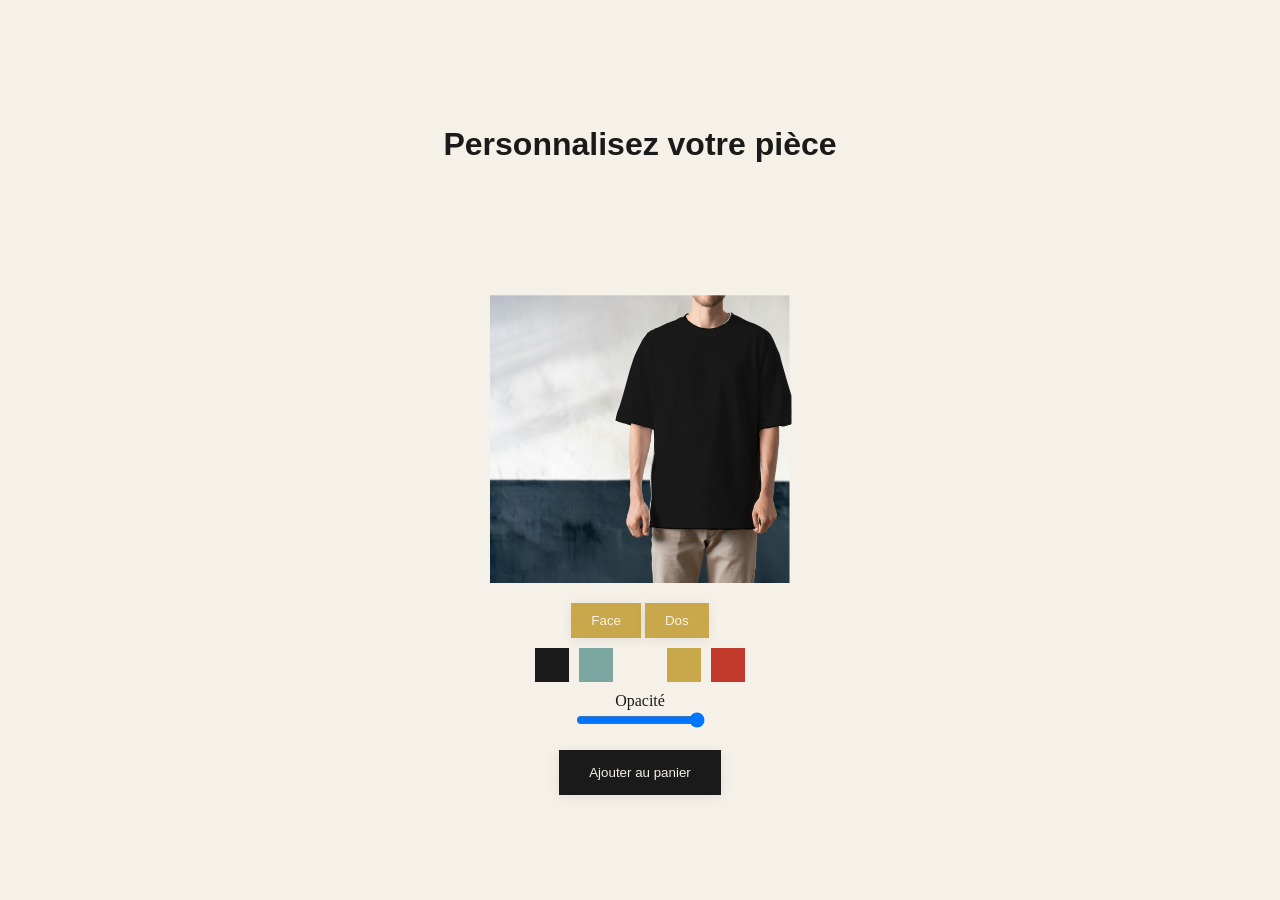
==== index.html @ 79d6061f "Add SVG files for front and back designs of the project - Created svg_dos_Plan de travail 1-02.svg f" ====
<!DOCTYPE html>
<html lang="fr">
<head>
    <meta charset="UTF-8">
    <meta name="viewport" content="width=device-width, initial-scale=1.0">
    <title>Personnalisation de T-shirt - Bî You</title>
    <style>
        /* CHARTE GRAPHIQUE */
        body {
            background-color: #F5F0E8; /* Blanc washi */
            color: #1A1A1A; /* Noir d'encre */
            font-family: 'Cormorant Garamond', Georgia, serif;
            margin: 0;
            padding: 0;
            display: flex;
            flex-direction: column;
            align-items: center;
            justify-content: center;
            min-height: 100vh;
        }

        h1 {
            font-family: 'Futura', sans-serif;
            margin-bottom: 20px;
        }

        .product-container {
            position: relative;
            width: 300px;
            height: 400px;
            margin-bottom: 20px;
        }

        .product-container img {
            width: 100%;
            height: 100%;
            object-fit: cover;
        }

        .product-container svg {
            position: absolute;
            top: -14px;
            left: -10px;
            width: 107%;
            height: 107%;
            pointer-events: none;
            opacity: 1;
            transition: opacity 0.3s ease;
            mix-blend-mode: multiply;
        }

        .controls {
            display: flex;
            flex-direction: column;
            align-items: center;
            gap: 10px;
        }

        .controls button {
            background-color: #C9A84C; /* Or de laque */
            color: #F5F0E8; /* Blanc washi */
            border: none;
            padding: 10px 20px;
            font-family: 'Futura', sans-serif;
            cursor: pointer;
            transition: background-color 0.3s ease;
            box-shadow: 0 2px 12px rgba(0, 0, 0, 0.08);
        }

        .controls button:hover {
            background-color: #7BA7A0; /* Bleu céladon */
        }

        .color-palette {
            display: flex;
            gap: 10px;
        }

        .color-palette div {
            width: 30px;
            height: 30px;
            border: 2px solid transparent;
            cursor: pointer;
        }

        .color-palette div.active {
            border-color: #1A1A1A; /* Noir d'encre */
        }

        .opacity-slider {
            display: flex;
            flex-direction: column;
            align-items: center;
        }

        .add-to-cart {
            margin-top: 20px;
            background-color: #1A1A1A; /* Noir d'encre */
            color: #F5F0E8; /* Blanc washi */
            border: none;
            padding: 15px 30px;
            font-family: 'Futura', sans-serif;
            cursor: pointer;
            box-shadow: 0 2px 12px rgba(0, 0, 0, 0.08);
        }

        .add-to-cart:hover {
            background-color: #C9A84C; /* Or de laque */
        }
    </style>
</head>
<body>
    <h1>Personnalisez votre pièce</h1>

    <!-- ZONE PRODUIT -->
    <div class="product-container">
        <img id="product-image" src="assets/test_svg/Teeshirt_face-02_Plan de travail 1.png" alt="T-shirt face">
        <svg id="product-svg"></svg>
    </div>

    <!-- PANNEAU DE CONTRÔLE -->
    <div class="controls">
        <!-- Boutons Face/Dos -->
        <div>
            <button id="btn-face">Face</button>
            <button id="btn-dos">Dos</button>
        </div>

        <!-- Palette de couleurs -->
        <div class="color-palette">
            <div class="color" data-color="#1A1A1A" style="background-color: #1A1A1A;"></div>
            <div class="color" data-color="#7BA7A0" style="background-color: #7BA7A0;"></div>
            <div class="color" data-color="#F5F0E8" style="background-color: #F5F0E8;"></div>
            <div class="color" data-color="#C9A84C" style="background-color: #C9A84C;"></div>
            <div class="color" data-color="#C0392B" style="background-color: #C0392B;"></div>
        </div>

        <!-- Slider d'opacité -->
        <div class="opacity-slider">
            <label for="opacity">Opacité</label>
            <input id="opacity" type="range" min="0.1" max="1" step="0.1" value="1">
        </div>
    </div>

    <!-- Bouton Ajouter au panier -->
    <button class="add-to-cart">Ajouter au panier</button>

    <script>
        // VARIABLES GLOBALES
        const productImage = document.getElementById('product-image');
        const productSvg = document.getElementById('product-svg');
        const btnFace = document.getElementById('btn-face');
        const btnDos = document.getElementById('btn-dos');
        const colorPalette = document.querySelectorAll('.color');
        const opacitySlider = document.getElementById('opacity');

        let currentColor = '#1A1A1A'; // Couleur par défaut

        // CHARGEMENT DU SVG
        function loadSvg(url) {
            fetch(url)
                .then(response => response.text())
                .then(data => {
                    productSvg.innerHTML = data;
                    applyColorAndOpacity();
                });
        }

        // APPLIQUER LA COULEUR ET L'OPACITÉ
        function applyColorAndOpacity() {
            const elements = productSvg.querySelectorAll('path, rect, circle, polygon');
            elements.forEach(el => {
                el.style.fill = currentColor;
                el.style.opacity = opacitySlider.value;
            });
        }

        // SWITCH FACE/DOS
        btnFace.addEventListener('click', () => {
            productImage.src = 'assets/test_svg/Teeshirt_face-02_Plan de travail 1.png';
            loadSvg('assets/test_svg/svg_face_Plan de travail 1.svg');
        });

        btnDos.addEventListener('click', () => {
            productImage.src = 'assets/test_svg/Teeshirt_dos-02.png';
            loadSvg('assets/test_svg/svg_dos_Plan de travail 1-02.svg');
        });

        // CHANGER LA COULEUR
        colorPalette.forEach(colorDiv => {
            colorDiv.addEventListener('click', () => {
                currentColor = colorDiv.dataset.color;
                colorPalette.forEach(div => div.classList.remove('active'));
                colorDiv.classList.add('active');
                applyColorAndOpacity();
            });
        });

        // AJUSTER L'OPACITÉ
        opacitySlider.addEventListener('input', applyColorAndOpacity);

        // CHARGEMENT INITIAL
        loadSvg('assets/test_svg/svg_face_Plan de travail 1.svg');
    </script>
</body>
</html>
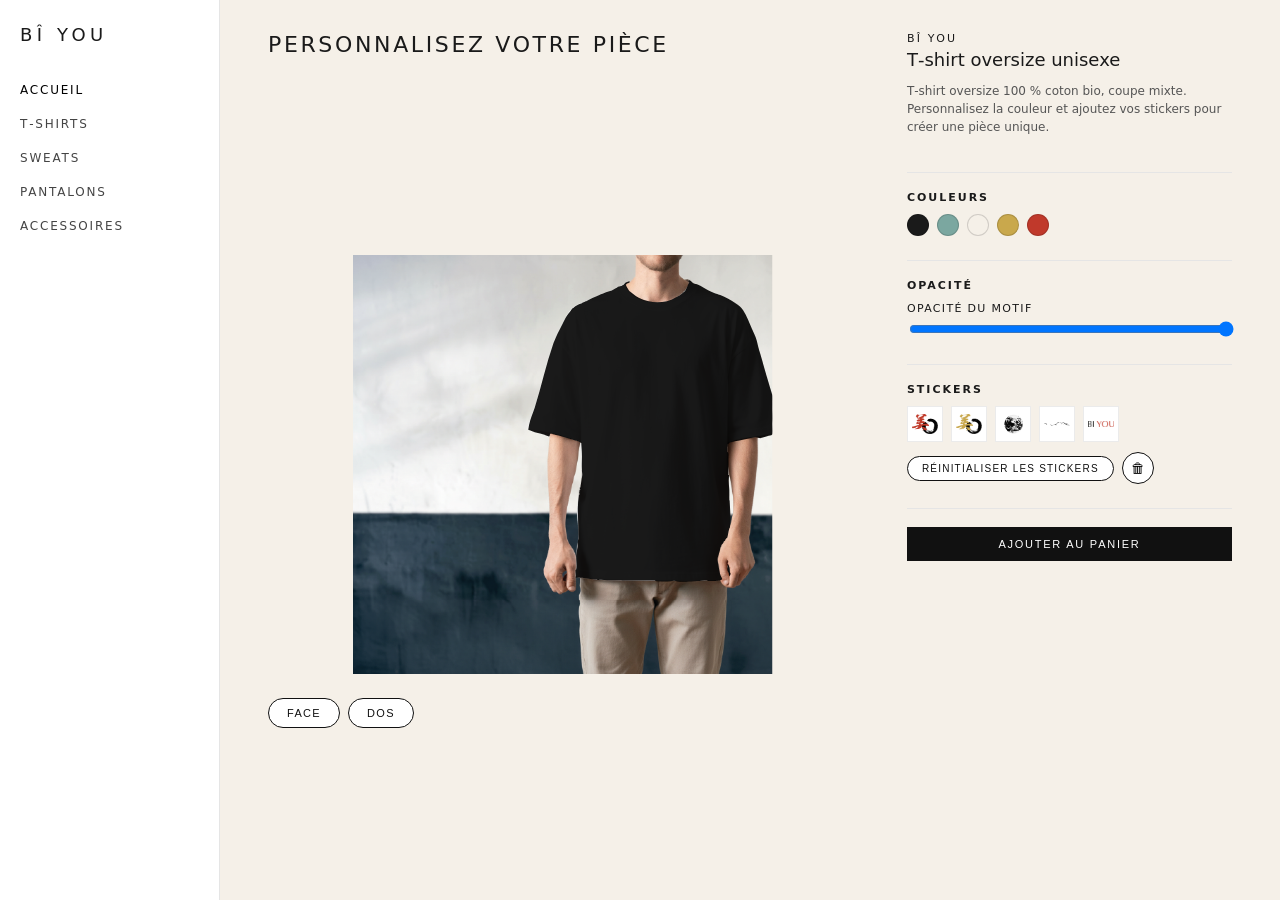
==== commit 569e747d: "Add SVG color and opacity manipulation, sticker management functionality - Implemented color and opa" ====
--- a/index.html
+++ b/index.html
@@ -4,203 +4,135 @@
     <meta charset="UTF-8">
     <meta name="viewport" content="width=device-width, initial-scale=1.0">
     <title>Personnalisation de T-shirt - Bî You</title>
-    <style>
-        /* CHARTE GRAPHIQUE */
-        body {
-            background-color: #F5F0E8; /* Blanc washi */
-            color: #1A1A1A; /* Noir d'encre */
-            font-family: 'Cormorant Garamond', Georgia, serif;
-            margin: 0;
-            padding: 0;
-            display: flex;
-            flex-direction: column;
-            align-items: center;
-            justify-content: center;
-            min-height: 100vh;
-        }
-
-        h1 {
-            font-family: 'Futura', sans-serif;
-            margin-bottom: 20px;
-        }
-
-        .product-container {
-            position: relative;
-            width: 300px;
-            height: 400px;
-            margin-bottom: 20px;
-        }
-
-        .product-container img {
-            width: 100%;
-            height: 100%;
-            object-fit: cover;
-        }
-
-        .product-container svg {
-            position: absolute;
-            top: -14px;
-            left: -10px;
-            width: 107%;
-            height: 107%;
-            pointer-events: none;
-            opacity: 1;
-            transition: opacity 0.3s ease;
-            mix-blend-mode: multiply;
-        }
-
-        .controls {
-            display: flex;
-            flex-direction: column;
-            align-items: center;
-            gap: 10px;
-        }
-
-        .controls button {
-            background-color: #C9A84C; /* Or de laque */
-            color: #F5F0E8; /* Blanc washi */
-            border: none;
-            padding: 10px 20px;
-            font-family: 'Futura', sans-serif;
-            cursor: pointer;
-            transition: background-color 0.3s ease;
-            box-shadow: 0 2px 12px rgba(0, 0, 0, 0.08);
-        }
-
-        .controls button:hover {
-            background-color: #7BA7A0; /* Bleu céladon */
-        }
-
-        .color-palette {
-            display: flex;
-            gap: 10px;
-        }
-
-        .color-palette div {
-            width: 30px;
-            height: 30px;
-            border: 2px solid transparent;
-            cursor: pointer;
-        }
-
-        .color-palette div.active {
-            border-color: #1A1A1A; /* Noir d'encre */
-        }
-
-        .opacity-slider {
-            display: flex;
-            flex-direction: column;
-            align-items: center;
-        }
-
-        .add-to-cart {
-            margin-top: 20px;
-            background-color: #1A1A1A; /* Noir d'encre */
-            color: #F5F0E8; /* Blanc washi */
-            border: none;
-            padding: 15px 30px;
-            font-family: 'Futura', sans-serif;
-            cursor: pointer;
-            box-shadow: 0 2px 12px rgba(0, 0, 0, 0.08);
-        }
-
-        .add-to-cart:hover {
-            background-color: #C9A84C; /* Or de laque */
-        }
-    </style>
+    <link rel="stylesheet" href="style/index.css">
 </head>
 <body>
-    <h1>Personnalisez votre pièce</h1>
+    <div class="page-layout">
+        <!-- 1. BARRE DE NAVIGATION (GAUCHE) -->
+        <aside class="sidebar">
+            <div class="logo">
+                <span>Bî You</span>
+            </div>
 
-    <!-- ZONE PRODUIT -->
-    <div class="product-container">
-        <img id="product-image" src="assets/test_svg/Teeshirt_face-02_Plan de travail 1.png" alt="T-shirt face">
-        <svg id="product-svg"></svg>
+            <nav class="main-nav">
+                <a href="#" class="nav-item active">Accueil</a>
+                <a href="#" class="nav-item">T‑shirts</a>
+                <a href="#" class="nav-item">Sweats</a>
+                <a href="#" class="nav-item">Pantalons</a>
+                <a href="#" class="nav-item">Accessoires</a>
+            </nav>
+        </aside>
+
+        <!-- CONTENU PRINCIPAL (CENTRE + DROITE) -->
+        <main class="main-content">
+            <!-- 2. ZONE CENTRALE – APERÇU DU VÊTEMENT -->
+            <section class="preview-section">
+                <h1>Personnalisez votre pièce</h1>
+
+                <div class="product-preview-wrapper">
+                    <!-- Zone produit (mockup + SVG + stickers) -->
+                    <div class="product-clip">
+                        <div class="product-container">
+                            <img id="product-image"
+                                 src="assets/test_svg/Teeshirt_face-02_Plan de travail 1.png"
+                                 alt="T-shirt face">
+                            <svg id="product-svg"></svg>
+                        </div>
+                    </div>
+                </div>
+
+                <!-- Boutons FACE / DOS sous l’image -->
+                <div class="view-toggle">
+                    <button id="btn-face">Face</button>
+                    <button id="btn-dos">Dos</button>
+                </div>
+            </section>
+
+            <!-- 3. ZONE DROITE – CONFIGURATION -->
+            <aside class="config-panel">
+                <!-- a. Informations produit -->
+                <section class="product-info">
+                    <div class="brand-name">Bî You</div>
+                    <h2 class="product-name">T‑shirt oversize unisexe</h2>
+                    <p class="product-description">
+                        T‑shirt oversize 100&nbsp;% coton bio, coupe mixte.
+                        Personnalisez la couleur et ajoutez vos stickers pour créer une pièce unique.
+                    </p>
+                </section>
+
+                <!-- b. Choix des couleurs -->
+                <section class="config-section">
+                    <h3>Couleurs</h3>
+                    <div class="color-palette">
+                        <div class="color" data-color="#1A1A1A" style="background-color:#1A1A1A;"></div>
+                        <div class="color" data-color="#7BA7A0" style="background-color:#7BA7A0;"></div>
+                        <div class="color" data-color="#F5F0E8" style="background-color:#F5F0E8;"></div>
+                        <div class="color" data-color="#C9A84C" style="background-color:#C9A84C;"></div>
+                        <div class="color" data-color="#C0392B" style="background-color:#C0392B;"></div>
+                    </div>
+                </section>
+
+                <!-- Slider d'opacité lié à la couleur -->
+                <section class="config-section">
+                    <h3>Opacité</h3>
+                    <div class="opacity-slider">
+                        <label for="opacity">Opacité du motif</label>
+                        <input id="opacity" type="range" min="0.1" max="1" step="0.1" value="1">
+                    </div>
+                </section>
+
+                <!-- c. Stickers -->
+                <section class="config-section">
+                    <h3>Stickers</h3>
+                    <div class="stickers-panel">
+                        <div class="stickers-list">
+                            <!-- Vignettes de stickers (utilisées par sticker.js) -->
+                            <img src="assets/stickers/Fichier 1.png"
+                                 class="sticker-thumb"
+                                 data-sticker-src="assets/stickers/Fichier 1.png"
+                                 alt="Sticker 1">
+                            <img src="assets/stickers/Fichier 2.png"
+                            class="sticker-thumb"
+                            data-sticker-src="assets/stickers/Fichier 2.png"
+                            alt="Sticker 2">
+                            <img src="assets/stickers/Fichier 4.png"
+                                 class="sticker-thumb"
+                                 data-sticker-src="assets/stickers/Fichier 4.png"
+                                 alt="Sticker 4">
+                            <img src="assets/stickers/Fichier 5.png"
+                                 class="sticker-thumb"
+                                 data-sticker-src="assets/stickers/Fichier 5.png"
+                                 alt="Sticker 5">
+                            <img src="assets/stickers/Fichier 6.png"
+                                 class="sticker-thumb"
+                                 data-sticker-src="assets/stickers/Fichier 6.png"
+                                 alt="Sticker 6">
+                            
+                        </div>
+                    </div>
+
+                    <!-- Boutons gestion des stickers -->
+                    <div class="sticker-actions">
+                        <button id="reset-stickers" class="btn-secondary">
+                            Réinitialiser les stickers
+                        </button>
+                        <button id="delete-sticker" class="btn-icon" title="Supprimer le sticker sélectionné">
+                            🗑
+                        </button>
+                    </div>
+                </section>
+                </section>
+
+                <!-- Bouton Ajouter au panier -->
+                <section class="config-section">
+                    <button class="add-to-cart">Ajouter au panier</button>
+                </section>
+            </aside>
+        </main>
     </div>
 
-    <!-- PANNEAU DE CONTRÔLE -->
-    <div class="controls">
-        <!-- Boutons Face/Dos -->
-        <div>
-            <button id="btn-face">Face</button>
-            <button id="btn-dos">Dos</button>
-        </div>
-
-        <!-- Palette de couleurs -->
-        <div class="color-palette">
-            <div class="color" data-color="#1A1A1A" style="background-color: #1A1A1A;"></div>
-            <div class="color" data-color="#7BA7A0" style="background-color: #7BA7A0;"></div>
-            <div class="color" data-color="#F5F0E8" style="background-color: #F5F0E8;"></div>
-            <div class="color" data-color="#C9A84C" style="background-color: #C9A84C;"></div>
-            <div class="color" data-color="#C0392B" style="background-color: #C0392B;"></div>
-        </div>
-
-        <!-- Slider d'opacité -->
-        <div class="opacity-slider">
-            <label for="opacity">Opacité</label>
-            <input id="opacity" type="range" min="0.1" max="1" step="0.1" value="1">
-        </div>
-    </div>
-
-    <!-- Bouton Ajouter au panier -->
-    <button class="add-to-cart">Ajouter au panier</button>
-
-    <script>
-        // VARIABLES GLOBALES
-        const productImage = document.getElementById('product-image');
-        const productSvg = document.getElementById('product-svg');
-        const btnFace = document.getElementById('btn-face');
-        const btnDos = document.getElementById('btn-dos');
-        const colorPalette = document.querySelectorAll('.color');
-        const opacitySlider = document.getElementById('opacity');
-
-        let currentColor = '#1A1A1A'; // Couleur par défaut
-
-        // CHARGEMENT DU SVG
-        function loadSvg(url) {
-            fetch(url)
-                .then(response => response.text())
-                .then(data => {
-                    productSvg.innerHTML = data;
-                    applyColorAndOpacity();
-                });
-        }
-
-        // APPLIQUER LA COULEUR ET L'OPACITÉ
-        function applyColorAndOpacity() {
-            const elements = productSvg.querySelectorAll('path, rect, circle, polygon');
-            elements.forEach(el => {
-                el.style.fill = currentColor;
-                el.style.opacity = opacitySlider.value;
-            });
-        }
-
-        // SWITCH FACE/DOS
-        btnFace.addEventListener('click', () => {
-            productImage.src = 'assets/test_svg/Teeshirt_face-02_Plan de travail 1.png';
-            loadSvg('assets/test_svg/svg_face_Plan de travail 1.svg');
-        });
-
-        btnDos.addEventListener('click', () => {
-            productImage.src = 'assets/test_svg/Teeshirt_dos-02.png';
-            loadSvg('assets/test_svg/svg_dos_Plan de travail 1-02.svg');
-        });
-
-        // CHANGER LA COULEUR
-        colorPalette.forEach(colorDiv => {
-            colorDiv.addEventListener('click', () => {
-                currentColor = colorDiv.dataset.color;
-                colorPalette.forEach(div => div.classList.remove('active'));
-                colorDiv.classList.add('active');
-                applyColorAndOpacity();
-            });
-        });
-
-        // AJUSTER L'OPACITÉ
-        opacitySlider.addEventListener('input', applyColorAndOpacity);
-
-        // CHARGEMENT INITIAL
-        loadSvg('assets/test_svg/svg_face_Plan de travail 1.svg');
-    </script>
+    <!-- Scripts -->
+    <script src="script/color.js"></script>
+    <script src="script/sticker.js"></script>
 </body>
 </html>
--- a/style/index.css
+++ b/style/index.css
@@ -0,0 +1,372 @@
+/* ===========================
+   VARIABLES / CHARTE
+   =========================== */
+:root {
+    --noir-encre: #1A1A1A;
+    --bleu-celadon: #7BA7A0;
+    --blanc-washi: #F5F0E8;
+    --or-laque: #C9A84C;
+    --rouge-cinabre: #C0392B;
+}
+
+/* ===========================
+   BASE
+   =========================== */
+*,
+*::before,
+*::after {
+    box-sizing: border-box;
+}
+
+body {
+    margin: 0;
+    padding: 0;
+    background-color: var(--blanc-washi);
+    color: var(--noir-encre);
+    font-family: system-ui, -apple-system, BlinkMacSystemFont, "Segoe UI", sans-serif;
+}
+
+h1, h2, h3, h4, h5, h6 {
+    font-family: 'Futura', system-ui, sans-serif;
+    color: var(--noir-encre);
+    margin: 0;
+}
+
+a {
+    color: var(--bleu-celadon);
+    text-decoration: none;
+    transition: color 0.3s ease;
+}
+
+a:hover {
+    color: var(--or-laque);
+}
+
+/* ===========================
+   LAYOUT GLOBAL
+   =========================== */
+.page-layout {
+    display: flex;
+    min-height: 100vh;
+}
+
+/* Sidebar gauche */
+.sidebar {
+    width: 220px;
+    border-right: 1px solid #e5e5e5;
+    padding: 24px 20px;
+    display: flex;
+    flex-direction: column;
+    gap: 32px;
+    background-color: #ffffff;
+}
+
+.logo {
+    font-size: 18px;
+    letter-spacing: 0.25em;
+    text-transform: uppercase;
+    font-weight: 500;
+}
+
+/* Navigation principale */
+.main-nav {
+    display: flex;
+    flex-direction: column;
+    gap: 8px;
+}
+
+.main-nav .nav-item {
+    font-size: 12px;
+    text-transform: uppercase;
+    letter-spacing: 0.15em;
+    color: #444;
+    padding: 6px 0;
+}
+
+.main-nav .nav-item.active {
+    color: #000;
+    font-weight: 500;
+}
+
+/* Contenu principal : zone centrale + panneau droit */
+.main-content {
+    flex: 1;
+    display: grid;
+    grid-template-columns: minmax(0, 2fr) minmax(280px, 1.1fr);
+    gap: 48px;
+    padding: 32px 48px;
+}
+
+/* ===========================
+   ZONE CENTRALE – APERÇU
+   =========================== */
+.preview-section h1 {
+    font-size: 22px;
+    font-weight: 500;
+    letter-spacing: 0.12em;
+    text-transform: uppercase;
+    margin-bottom: 24px;
+}
+
+.product-preview-wrapper {
+    display: flex;
+    justify-content: center;
+    align-items: center;
+    margin-bottom: 16px;
+}
+
+/* Conteneur mockup + stickers */
+.product-container {
+    position: relative;
+    max-width: 420px;
+}
+
+/* Image du vêtement */
+#product-image {
+    width: 100%;
+    display: block;
+}
+
+/* SVG superposé */
+#product-svg {
+    position: absolute;
+    inset: 0;
+    width: 100%;
+    height: 100%;
+    pointer-events: none;
+    opacity: 1;
+    transition: opacity 0.3s ease;
+    mix-blend-mode: multiply;
+}
+
+/* Boutons FACE / DOS */
+.view-toggle {
+    display: inline-flex;
+    gap: 8px;
+    margin-top: 8px;
+}
+
+.view-toggle button {
+    padding: 8px 18px;
+    border: 1px solid #111;
+    background-color: #fff;
+    color: #111;
+    text-transform: uppercase;
+    letter-spacing: 0.12em;
+    font-size: 11px;
+    font-weight: 500;
+    border-radius: 999px; /* pilule */
+    cursor: pointer;
+    transition: background-color 0.2s ease, color 0.2s ease;
+}
+
+.view-toggle button:hover {
+    background-color: #111;
+    color: #fff;
+}
+
+/* ===========================
+   PANNEAU DROIT – CONFIG
+   =========================== */
+.config-panel {
+    display: flex;
+    flex-direction: column;
+    gap: 24px;
+    font-size: 13px;
+}
+
+/* a. Informations produit */
+.product-info .brand-name {
+    font-size: 11px;
+    letter-spacing: 0.20em;
+    text-transform: uppercase;
+    margin-bottom: 4px;
+}
+
+.product-info .product-name {
+    font-size: 18px;
+    font-weight: 500;
+    margin-bottom: 6px;
+}
+
+.product-info .product-description {
+    font-size: 12px;
+    line-height: 1.5;
+    color: #555;
+}
+
+/* Sections de config */
+.config-section {
+    border-top: 1px solid #e5e5e5;
+    padding-top: 18px;
+}
+
+.config-section h3 {
+    font-size: 11px;
+    letter-spacing: 0.18em;
+    text-transform: uppercase;
+    margin-bottom: 10px;
+}
+
+/* b. Choix des couleurs */
+.color-palette {
+    display: flex;
+    gap: 8px;
+}
+
+.color-palette .color {
+    width: 22px;
+    height: 22px;
+    border-radius: 50%;
+    border: 1px solid rgba(0,0,0,0.15);
+    cursor: pointer;
+    transition: transform 0.15s ease, box-shadow 0.15s ease, border-color 0.15s ease;
+}
+
+.color-palette .color.active,
+.color-palette .color:hover {
+    transform: scale(1.08);
+    box-shadow: 0 0 0 1px #000;
+    border-color: #000;
+}
+
+/* c. Opacité */
+.opacity-slider label {
+    font-size: 11px;
+    letter-spacing: 0.12em;
+    text-transform: uppercase;
+    display: block;
+    margin-bottom: 4px;
+}
+
+.opacity-slider input[type="range"] {
+    width: 100%;
+}
+
+/* ===========================
+   STICKERS
+   =========================== */
+.stickers-panel {
+    overflow-x: auto;
+}
+
+.stickers-list {
+    display: flex;
+    gap: 8px;
+    align-items: center;
+}
+
+/* Vignettes petites (mini icônes) */
+.sticker-thumb {
+    width: 36px;
+    height: 36px;
+    object-fit: contain;
+    cursor: pointer;
+    border: 1px solid rgba(0,0,0,0.08);
+    padding: 4px;
+    background-color: #fff;
+    transition: transform 0.15s ease, box-shadow 0.15s ease, border-color 0.15s ease;
+}
+
+.sticker-thumb:hover {
+    transform: scale(1.05);
+    box-shadow: 0 0 0 1px #000;
+    border-color: #000;
+}
+
+/* Stickers placés sur le vêtement */
+.sticker-instance img {
+    display: block;
+}
+
+/* Poignée de redimensionnement (gérée par JS, on ne redéfinit que le style) */
+.sticker-resize-handle {
+    border-radius: 50%;
+    background-color: #fff;
+}
+
+/* ===========================
+   BOUTON "AJOUTER AU PANIER"
+   =========================== */
+.add-to-cart {
+    width: 100%;
+    padding: 10px 18px;
+    border: 1px solid #111;
+    background-color: #111;
+    color: #fff;
+    text-transform: uppercase;
+    letter-spacing: 0.16em;
+    font-size: 11px;
+    font-weight: 500;
+    cursor: pointer;
+    border-radius: 0;
+    transition: background-color 0.2s ease, color 0.2s ease;
+}
+
+.add-to-cart:hover {
+    background-color: #fff;
+    color: #111;
+}
+.sticker-actions {
+    display: flex;
+    gap: 8px;
+    margin-top: 10px;
+    align-items: center;
+    flex-wrap: wrap;
+}
+
+.btn-secondary {
+    padding: 6px 14px;
+    border: 1px solid #111;
+    background-color: #fff;
+    color: #111;
+    text-transform: uppercase;
+    letter-spacing: 0.12em;
+    font-size: 10px;
+    cursor: pointer;
+    border-radius: 999px;
+    transition: background-color 0.2s ease, color 0.2s ease;
+}
+
+.btn-secondary:hover {
+    background-color: #111;
+    color: #fff;
+}
+
+.btn-icon {
+    width: 32px;
+    height: 32px;
+    border-radius: 999px;
+    border: 1px solid #111;
+    background-color: #fff;
+    cursor: pointer;
+    display: inline-flex;
+    align-items: center;
+    justify-content: center;
+    font-size: 14px;
+    padding: 0;
+    transition: background-color 0.2s ease, color 0.2s ease;
+}
+
+.btn-icon:hover {
+    background-color: #111;
+    color: #fff;
+}
+
+/* Visuel de sélection du sticker actif */
+.sticker-instance.selected {
+    outline: 2px dashed #111;
+    outline-offset: 2px;
+}
+.product-clip {
+    position: relative;
+    display: inline-block;
+    overflow: hidden; /* coupe les stickers qui dépassent */
+}
+
+/* Conteneur mockup + stickers */
+.product-container {
+    position: relative;
+    max-width: 420px;
+    width: 100%;
+}
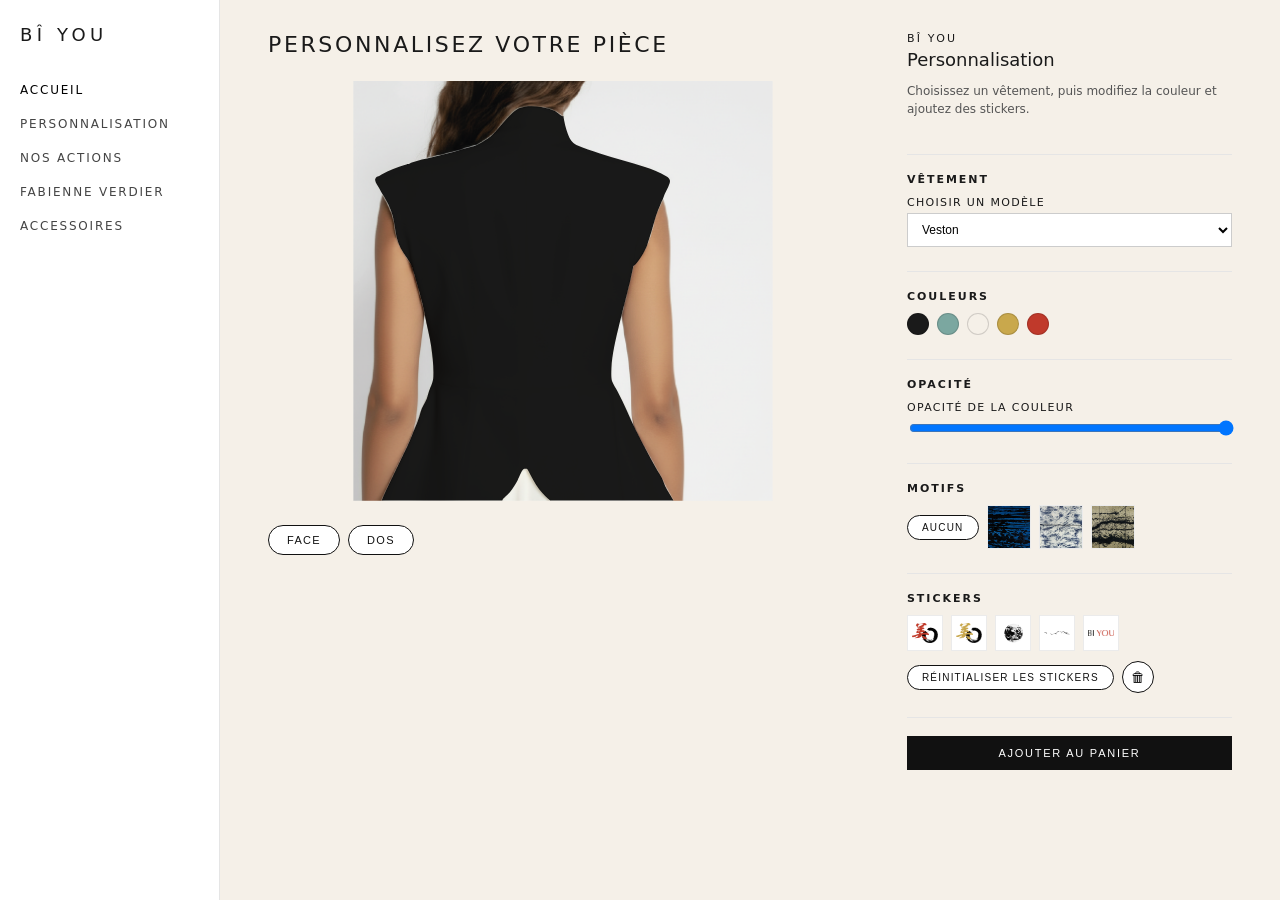
==== commit 88376e20: "Add new styles and scripts for home page enhancements - Implement smooth scrolling and reveal on scr" ====
--- a/index.html
+++ b/index.html
@@ -1,138 +1,171 @@
 <!DOCTYPE html>
 <html lang="fr">
 <head>
-    <meta charset="UTF-8">
-    <meta name="viewport" content="width=device-width, initial-scale=1.0">
+    <meta charset="UTF-8" />
+    <meta name="viewport" content="width=device-width, initial-scale=1.0" />
     <title>Personnalisation de T-shirt - Bî You</title>
-    <link rel="stylesheet" href="style/index.css">
+    <link rel="stylesheet" href="style/index.css" />
 </head>
 <body>
-    <div class="page-layout">
-        <!-- 1. BARRE DE NAVIGATION (GAUCHE) -->
-        <aside class="sidebar">
-            <div class="logo">
-                <span>Bî You</span>
+<div class="page-layout">
+    <!-- 1. BARRE DE NAVIGATION (GAUCHE) -->
+    <aside class="sidebar">
+        <div class="logo">
+            <span>Bî You</span>
+        </div>
+
+        <nav class="main-nav">
+            <a href="home.html" class="nav-item active">Accueil</a>
+            <a href="index.html" class="nav-item">Personnalisation</a>
+            <a href="actions.html" class="nav-item">Nos actions</a>
+            <a href="fb.html" class="nav-item">Fabienne Verdier</a>
+            <a href="#" class="nav-item">Accessoires</a>
+        </nav>
+    </aside>
+
+    <!-- CONTENU PRINCIPAL (CENTRE + DROITE) -->
+    <main class="main-content">
+        <!-- 2. ZONE CENTRALE – APERÇU DU VÊTEMENT -->
+        <section class="preview-section">
+            <h1>Personnalisez votre pièce</h1>
+
+            <div class="product-preview-wrapper">
+                <div class="product-clip">
+                    <div class="product-container">
+                        <img id="product-image"
+                             src="assets/models/png/PNG_export_402-03.png"
+                             alt="Vêtement"
+                             draggable="false">
+                        <svg id="product-svg"></svg>
+                    </div>
+                </div>
             </div>
 
-            <nav class="main-nav">
-                <a href="#" class="nav-item active">Accueil</a>
-                <a href="#" class="nav-item">T‑shirts</a>
-                <a href="#" class="nav-item">Sweats</a>
-                <a href="#" class="nav-item">Pantalons</a>
-                <a href="#" class="nav-item">Accessoires</a>
-            </nav>
-        </aside>
+            <div class="view-toggle">
+                <button id="btn-face" type="button">Face</button>
+                <button id="btn-dos" type="button">Dos</button>
+            </div>
+        </section>
 
-        <!-- CONTENU PRINCIPAL (CENTRE + DROITE) -->
-        <main class="main-content">
-            <!-- 2. ZONE CENTRALE – APERÇU DU VÊTEMENT -->
-            <section class="preview-section">
-                <h1>Personnalisez votre pièce</h1>
+        <!-- 3. ZONE DROITE – CONFIGURATION -->
+        <aside class="config-panel">
+            <!-- a. Informations produit -->
+            <section class="product-info">
+                <div class="brand-name">Bî You</div>
+                <h2 class="product-name">Personnalisation</h2>
+                <p class="product-description">
+                    Choisissez un vêtement, puis modifiez la couleur et ajoutez des stickers.
+                </p>
+            </section>
 
-                <div class="product-preview-wrapper">
-                    <!-- Zone produit (mockup + SVG + stickers) -->
-                    <div class="product-clip">
-                        <div class="product-container">
-                            <img id="product-image"
-                                 src="assets/test_svg/Teeshirt_face-02_Plan de travail 1.png"
-                                 alt="T-shirt face">
-                            <svg id="product-svg"></svg>
-                        </div>
+            <!-- NOUVEAU : Choix du vêtement -->
+            <section class="config-section">
+                <h3>Vêtement</h3>
+                <div class="opacity-slider">
+                    <label for="product-select">Choisir un modèle</label>
+                    <select id="product-select">
+                        <option value="model1">Veston</option>
+                        <option value="model2">Veste courte</option>
+                        <option value="model3">Haut ample</option>
+                    </select>
+                </div>
+            </section>
+
+            <!-- b. Choix des couleurs -->
+            <section class="config-section">
+                <h3>Couleurs</h3>
+                <div class="color-palette">
+                    <div class="color" data-color="#1A1A1A" style="background-color:#1A1A1A;"></div>
+                    <div class="color" data-color="#7BA7A0" style="background-color:#7BA7A0;"></div>
+                    <div class="color" data-color="#F5F0E8" style="background-color:#F5F0E8;"></div>
+                    <div class="color" data-color="#C9A84C" style="background-color:#C9A84C;"></div>
+                    <div class="color" data-color="#C0392B" style="background-color:#C0392B;"></div>
+                </div>
+            </section>
+
+            <!-- Slider d'opacité lié à la couleur -->
+            <section class="config-section">
+                <h3>Opacité</h3>
+                <div class="opacity-slider">
+                    <label for="opacity">Opacité de la couleur</label>
+                    <input id="opacity" type="range" min="0.1" max="1" step="0.1" value="1">
+                </div>
+            </section>
+
+            <!-- choix des motifs -->
+            <section class="config-section">
+                <h3>Motifs</h3>
+
+                <div class="motifs-list">
+                    <button id="motif-none" class="btn-secondary" type="button">Aucun</button>
+
+                    <img
+                    src="assets/motifs/motif_1.png"
+                    class="motif-thumb"
+                    data-motif-src="assets/motifs/motif_1.png"
+                    alt="Motif 1">
+
+                    <img
+                    src="assets/motifs/motif_2.png"
+                    class="motif-thumb"
+                    data-motif-src="assets/motifs/motif_2.png"
+                    alt="Motif 2">
+
+                    <img
+                    src="assets/motifs/motif_3.png"
+                    class="motif-thumb"
+                    data-motif-src="assets/motifs/motif_3.png"
+                    alt="Motif 3">
+                </div>
+            </section>
+
+            <!-- c. Stickers -->
+            <section class="config-section">
+                <h3>Stickers</h3>
+                <div class="stickers-panel">
+                    <div class="stickers-list">
+                        <img src="assets/stickers/Fichier 1.png"
+                             class="sticker-thumb"
+                             data-sticker-src="assets/stickers/Fichier 1.png"
+                             alt="Sticker 1">
+                        <img src="assets/stickers/Fichier 2.png"
+                             class="sticker-thumb"
+                             data-sticker-src="assets/stickers/Fichier 2.png"
+                             alt="Sticker 2">
+                        <img src="assets/stickers/Fichier 4.png"
+                             class="sticker-thumb"
+                             data-sticker-src="assets/stickers/Fichier 4.png"
+                             alt="Sticker 4">
+                        <img src="assets/stickers/Fichier 5.png"
+                             class="sticker-thumb"
+                             data-sticker-src="assets/stickers/Fichier 5.png"
+                             alt="Sticker 5">
+                        <img src="assets/stickers/Fichier 6.png"
+                             class="sticker-thumb"
+                             data-sticker-src="assets/stickers/Fichier 6.png"
+                             alt="Sticker 6">
                     </div>
                 </div>
 
-                <!-- Boutons FACE / DOS sous l’image -->
-                <div class="view-toggle">
-                    <button id="btn-face">Face</button>
-                    <button id="btn-dos">Dos</button>
+                <div class="sticker-actions">
+                    <button id="reset-stickers" class="btn-secondary" type="button">
+                        Réinitialiser les stickers
+                    </button>
+                    <button id="delete-sticker" class="btn-icon" type="button" title="Supprimer le sticker sélectionné">
+                        🗑
+                    </button>
                 </div>
             </section>
 
-            <!-- 3. ZONE DROITE – CONFIGURATION -->
-            <aside class="config-panel">
-                <!-- a. Informations produit -->
-                <section class="product-info">
-                    <div class="brand-name">Bî You</div>
-                    <h2 class="product-name">T‑shirt oversize unisexe</h2>
-                    <p class="product-description">
-                        T‑shirt oversize 100&nbsp;% coton bio, coupe mixte.
-                        Personnalisez la couleur et ajoutez vos stickers pour créer une pièce unique.
-                    </p>
-                </section>
+            <section class="config-section">
+                <button class="add-to-cart" type="button">Ajouter au panier</button>
+            </section>
+        </aside>
+    </main>
+</div>
 
-                <!-- b. Choix des couleurs -->
-                <section class="config-section">
-                    <h3>Couleurs</h3>
-                    <div class="color-palette">
-                        <div class="color" data-color="#1A1A1A" style="background-color:#1A1A1A;"></div>
-                        <div class="color" data-color="#7BA7A0" style="background-color:#7BA7A0;"></div>
-                        <div class="color" data-color="#F5F0E8" style="background-color:#F5F0E8;"></div>
-                        <div class="color" data-color="#C9A84C" style="background-color:#C9A84C;"></div>
-                        <div class="color" data-color="#C0392B" style="background-color:#C0392B;"></div>
-                    </div>
-                </section>
-
-                <!-- Slider d'opacité lié à la couleur -->
-                <section class="config-section">
-                    <h3>Opacité</h3>
-                    <div class="opacity-slider">
-                        <label for="opacity">Opacité du motif</label>
-                        <input id="opacity" type="range" min="0.1" max="1" step="0.1" value="1">
-                    </div>
-                </section>
-
-                <!-- c. Stickers -->
-                <section class="config-section">
-                    <h3>Stickers</h3>
-                    <div class="stickers-panel">
-                        <div class="stickers-list">
-                            <!-- Vignettes de stickers (utilisées par sticker.js) -->
-                            <img src="assets/stickers/Fichier 1.png"
-                                 class="sticker-thumb"
-                                 data-sticker-src="assets/stickers/Fichier 1.png"
-                                 alt="Sticker 1">
-                            <img src="assets/stickers/Fichier 2.png"
-                            class="sticker-thumb"
-                            data-sticker-src="assets/stickers/Fichier 2.png"
-                            alt="Sticker 2">
-                            <img src="assets/stickers/Fichier 4.png"
-                                 class="sticker-thumb"
-                                 data-sticker-src="assets/stickers/Fichier 4.png"
-                                 alt="Sticker 4">
-                            <img src="assets/stickers/Fichier 5.png"
-                                 class="sticker-thumb"
-                                 data-sticker-src="assets/stickers/Fichier 5.png"
-                                 alt="Sticker 5">
-                            <img src="assets/stickers/Fichier 6.png"
-                                 class="sticker-thumb"
-                                 data-sticker-src="assets/stickers/Fichier 6.png"
-                                 alt="Sticker 6">
-                            
-                        </div>
-                    </div>
-
-                    <!-- Boutons gestion des stickers -->
-                    <div class="sticker-actions">
-                        <button id="reset-stickers" class="btn-secondary">
-                            Réinitialiser les stickers
-                        </button>
-                        <button id="delete-sticker" class="btn-icon" title="Supprimer le sticker sélectionné">
-                            🗑
-                        </button>
-                    </div>
-                </section>
-                </section>
-
-                <!-- Bouton Ajouter au panier -->
-                <section class="config-section">
-                    <button class="add-to-cart">Ajouter au panier</button>
-                </section>
-            </aside>
-        </main>
-    </div>
-
-    <!-- Scripts -->
-    <script src="script/color.js"></script>
-    <script src="script/sticker.js"></script>
+<!-- Scripts -->
+<script src="script/color.js"></script>
+<script src="script/sticker.js"></script>
 </body>
 </html>
--- a/style/index.css
+++ b/style/index.css
@@ -242,6 +242,13 @@
 .opacity-slider input[type="range"] {
     width: 100%;
 }
+#product-select {
+    width: 100%;
+    padding: 8px 10px;
+    border: 1px solid rgba(0,0,0,0.2);
+    background: #fff;
+    font-size: 12px;
+}
 
 /* ===========================
    STICKERS
@@ -283,6 +290,21 @@
 .sticker-resize-handle {
     border-radius: 50%;
     background-color: #fff;
+}
+.motifs-list {
+  display: flex;
+  gap: 8px;
+  align-items: center;
+  flex-wrap: wrap;
+}
+
+.motif-thumb {
+  width: 44px;
+  height: 44px;
+  object-fit: cover;
+  cursor: pointer;
+  border: 1px solid rgba(0,0,0,0.08);
+  background: #fff;
 }
 
 /* ===========================
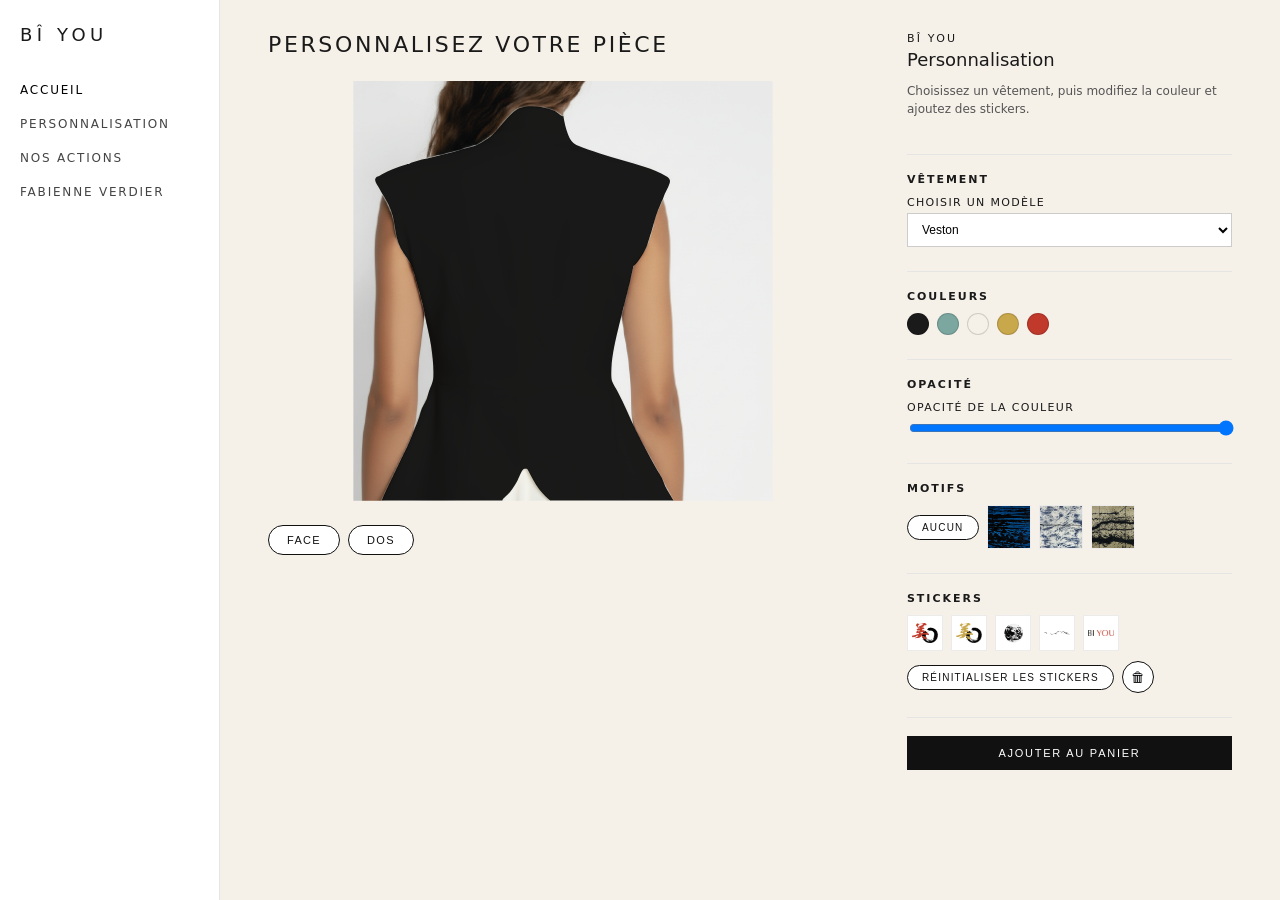
==== commit bafc1d1c: "Ajout de l'icône du site et suppression des liens inutilisés dans les fichiers HTML" ====
--- a/index.html
+++ b/index.html
@@ -5,6 +5,7 @@
     <meta name="viewport" content="width=device-width, initial-scale=1.0" />
     <title>Personnalisation de T-shirt - Bî You</title>
     <link rel="stylesheet" href="style/index.css" />
+    <link rel="icon" type="image/png" href="assets/logo.png">
 </head>
 <body>
 <div class="page-layout">
@@ -19,7 +20,7 @@
             <a href="index.html" class="nav-item">Personnalisation</a>
             <a href="actions.html" class="nav-item">Nos actions</a>
             <a href="fb.html" class="nav-item">Fabienne Verdier</a>
-            <a href="#" class="nav-item">Accessoires</a>
+            
         </nav>
     </aside>
 
